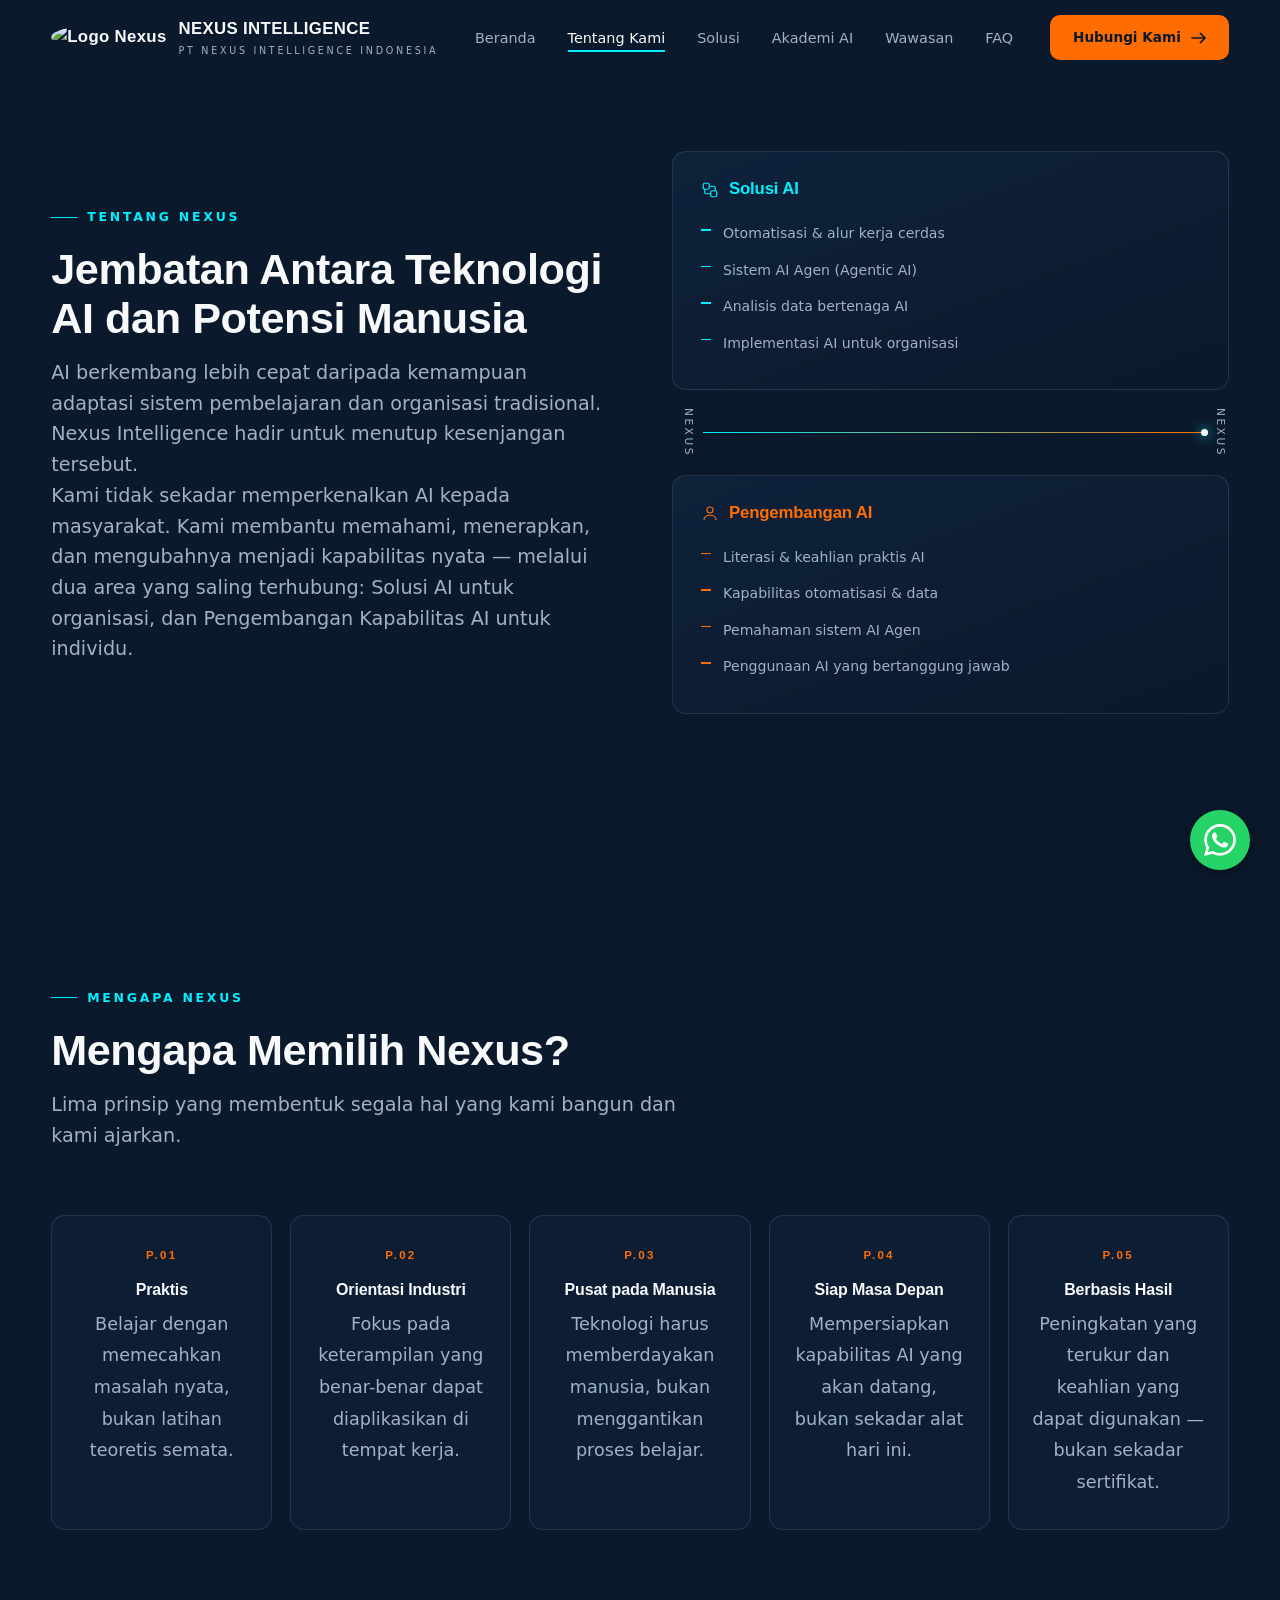
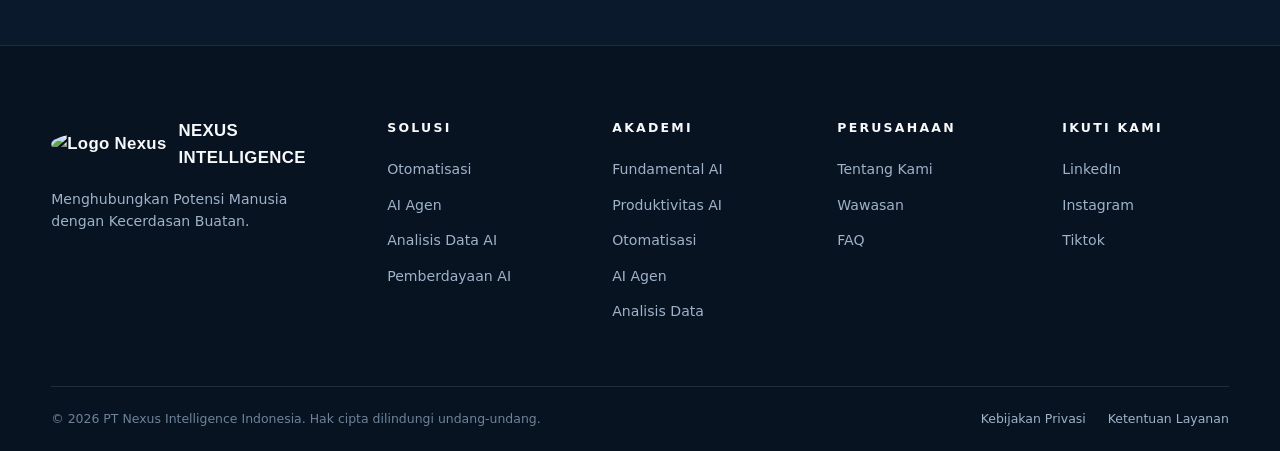
==== about.html @ 9fb0649e "pemisahan halaman" ====
<!DOCTYPE html>
<html lang="id">
<head>
<meta charset="UTF-8">
<meta name="viewport" content="width=device-width, initial-scale=1.0">
<title>Tentang Kami | PT Nexus Intelligence Indonesia</title>
<meta name="description" content="Divisi pengembangan SDM dari Nexus Intelligence. Pelajari AI melalui penerapan praktis, alur kerja nyata, dan proyek berorientasi industri.">
<link rel="preconnect" href="https://fonts.googleapis.com">
<link rel="preconnect" href="https://fonts.gstatic.com" crossorigin>
<link href="https://fonts.googleapis.com/css2?family=Inter:wght@300;400;500;600;700;800&family=Space+Grotesk:wght@500;600;700&display=swap" rel="stylesheet">
<link rel="stylesheet" href="style.css"> 
</head>
<body>

<!-- ================= NAVIGASI ================= -->
<header class="nav" id="nav">
    <div class="container nav-inner">
      <a href="index.html" class="logo" aria-label="Beranda Nexus Intelligence">
        <img src="assets/logo-nexus.png" alt="Logo Nexus" class="logo-mark" style="max-height:40px;width:auto;flex:none">
        <span>NEXUS INTELLIGENCE<small>PT NEXUS INTELLIGENCE INDONESIA</small></span>
      </a>
      <nav aria-label="Navigasi Utama">
        <ul class="nav-links">
          <li><a href="index.html">Beranda</a></li>
          <li><a href="about.html">Tentang Kami</a></li>
          <li><a href="solutions.html">Solusi</a></li>
          <li><a href="academy.html">Akademi AI</a></li>
          <li><a href="insights.html">Wawasan</a></li>
          <li><a href="faq.html">FAQ</a></li>
        </ul>
      </nav>
      <div class="nav-cta">
        <a href="contact.html" class="btn btn-primary">Hubungi Kami
          <svg width="15" height="12" viewBox="0 0 16 12" fill="none"><path d="M1 6h13M10 1l5 5-5 5" stroke="currentColor" stroke-width="1.7" stroke-linecap="round" stroke-linejoin="round"/></svg>
        </a>
        <button class="hamburger" id="hamburger" aria-label="Buka menu" aria-expanded="false">
          <span></span><span></span><span></span>
        </button>
      </div>
    </div>
  </header>
  
  <div class="mobile-menu" id="mobileMenu">
    <a href="index.html">Beranda</a>
    <a href="about.html" class="active">Tentang Kami</a>
    <a href="solutions.html">Solusi</a>
    <a href="academy.html">Akademi AI</a>
    <a href="insights.html">Wawasan</a>
    <a href="faq.html">FAQ</a>
    <a href="contact.html" class="btn btn-primary">Hubungi Kami</a>
  </div>
  
<!-- ================= TENTANG KAMI ================= -->
<section class="section" id="about">
    <div class="container about-grid">
      <div class="reveal">
        <span class="eyebrow">Tentang Nexus</span>
        <h2 class="h2">Jembatan Antara Teknologi AI dan Potensi Manusia</h2>
        <p class="lead">AI berkembang lebih cepat daripada kemampuan adaptasi sistem pembelajaran dan organisasi tradisional. Nexus Intelligence hadir untuk menutup kesenjangan tersebut.</p>
        <p class="lead">Kami tidak sekadar memperkenalkan AI kepada masyarakat. Kami membantu memahami, menerapkan, dan mengubahnya menjadi kapabilitas nyata — melalui dua area yang saling terhubung: Solusi AI untuk organisasi, dan Pengembangan Kapabilitas AI untuk individu.</p>
      </div>
      <div class="bridge-visual reveal" data-delay="2">
        <div class="bridge-col">
          <h3><svg width="18" height="18" viewBox="0 0 24 24" fill="none"><rect x="3" y="3" width="8" height="8" rx="2" stroke="#00EFFF" stroke-width="1.6"/><rect x="13" y="13" width="8" height="8" rx="2" stroke="#00EFFF" stroke-width="1.6"/><path d="M11 7h6a2 2 0 0 1 2 2v4M13 17H7a2 2 0 0 1-2-2v-4" stroke="#00EFFF" stroke-width="1.6"/></svg>Solusi AI</h3>
          <ul>
            <li>Otomatisasi & alur kerja cerdas</li>
            <li>Sistem AI Agen (Agentic AI)</li>
            <li>Analisis data bertenaga AI</li>
            <li>Implementasi AI untuk organisasi</li>
          </ul>
        </div>
        <div class="bridge-link" aria-hidden="true"><i>NEXUS</i><span></span><i>NEXUS</i></div>
        <div class="bridge-col orange">
          <h3><svg width="18" height="18" viewBox="0 0 24 24" fill="none"><circle cx="12" cy="8" r="4" stroke="#FF6D00" stroke-width="1.6"/><path d="M4 21c0-3.5 3.6-6 8-6s8 2.5 8 6" stroke="#FF6D00" stroke-width="1.6" stroke-linecap="round"/></svg>Pengembangan AI</h3>
          <ul>
            <li>Literasi & keahlian praktis AI</li>
            <li>Kapabilitas otomatisasi & data</li>
            <li>Pemahaman sistem AI Agen</li>
            <li>Penggunaan AI yang bertanggung jawab</li>
          </ul>
        </div>
      </div>
    </div>
  </section>
  <!-- ================= MENGAPA NEXUS ================= -->
<section class="section">
    <div class="container">
      <div class="section-head reveal">
        <span class="eyebrow">Mengapa Nexus</span>
        <h2 class="h2">Mengapa Memilih Nexus?</h2>
        <p class="lead">Lima prinsip yang membentuk segala hal yang kami bangun dan kami ajarkan.</p>
      </div>
      <div class="why-grid">
        <div class="why-card reveal" data-delay="1"><span class="why-num">P.01</span><h3>Praktis</h3><p>Belajar dengan memecahkan masalah nyata, bukan latihan teoretis semata.</p></div>
        <div class="why-card reveal" data-delay="2"><span class="why-num">P.02</span><h3>Orientasi Industri</h3><p>Fokus pada keterampilan yang benar-benar dapat diaplikasikan di tempat kerja.</p></div>
        <div class="why-card reveal" data-delay="3"><span class="why-num">P.03</span><h3>Pusat pada Manusia</h3><p>Teknologi harus memberdayakan manusia, bukan menggantikan proses belajar.</p></div>
        <div class="why-card reveal" data-delay="4"><span class="why-num">P.04</span><h3>Siap Masa Depan</h3><p>Mempersiapkan kapabilitas AI yang akan datang, bukan sekadar alat hari ini.</p></div>
        <div class="why-card reveal" data-delay="5"><span class="why-num">P.05</span><h3>Berbasis Hasil</h3><p>Peningkatan yang terukur dan keahlian yang dapat digunakan — bukan sekadar sertifikat.</p></div>
      </div>
    </div>
  </section>
<!-- ================= FOOTER ================= -->
<footer>
    <div class="container">
      <div class="foot-grid">
        <div class="foot-brand">
          <a href="#home" class="logo">
            <img src="assets/logo-nexus.png" alt="Logo Nexus" class="logo-mark" style="max-height:40px;width:auto;flex:none">
            <span>NEXUS INTELLIGENCE</span>
          </a>
          <p>Menghubungkan Potensi Manusia dengan Kecerdasan Buatan.</p>
        </div>
        <div class="foot-col">
            <h4>Solusi</h4>
            <ul><li><a href="solutions.html">Otomatisasi</a></li><li><a href="solutions.html">AI Agen</a></li><li><a href="solutions.html">Analisis Data AI</a></li><li><a href="academy.html">Pemberdayaan AI</a></li></ul>
          </div>
          <div class="foot-col">
            <h4>Akademi</h4>
            <ul><li><a href="academy.html">Fundamental AI</a></li><li><a href="academy.html">Produktivitas AI</a></li><li><a href="academy.html">Otomatisasi</a></li><li><a href="academy.html">AI Agen</a></li><li><a href="academy.html">Analisis Data</a></li></ul>
          </div>
          <div class="foot-col">
            <h4>Perusahaan</h4>
            <ul><li><a href="about.html">Tentang Kami</a></li><li><a href="insights.html">Wawasan</a></li><li><a href="faq.html">FAQ</a></li></ul>
          </div>
          <div class="foot-col">
            <h4>Ikuti Kami</h4>
            <ul><li><a href="https://www.linkedin.com/in/nexus-intelligence-indonesia-" target="_blank" rel="noopener noreferrer">LinkedIn</a></li><li><a href="#" rel="noopener">Instagram</a></li><li><a href="#" rel="noopener">Tiktok</a></li></ul>
          </div>
        </div>
      <div class="foot-bottom">
        <span>© 2026 PT Nexus Intelligence Indonesia. Hak cipta dilindungi undang-undang.</span>
        <span><a href="#">Kebijakan Privasi</a><a href="#">Ketentuan Layanan</a></span>
      </div>
    </div>
  </footer>
  <!-- ================= WHATSAPP FLOAT ================= -->
  <a href="https://wa.me/6285810132938" class="wa-float" target="_blank" rel="noopener noreferrer" aria-label="Chat on WhatsApp">
    <svg viewBox="0 0 24 24" fill="currentColor"><path d="M17.472 14.382c-.297-.149-1.758-.867-2.03-.967-.273-.099-.471-.148-.67.15-.197.297-.767.966-.94 1.164-.173.199-.347.223-.644.075-.297-.15-1.255-.463-2.39-1.475-.883-.788-1.48-1.761-1.653-2.059-.173-.297-.018-.458.13-.606.134-.133.298-.347.446-.52.149-.174.198-.298.298-.497.099-.198.05-.371-.025-.52-.075-.149-.669-1.612-.916-2.207-.242-.579-.487-.5-.669-.51a12.8 12.8 0 0 0-.57-.01c-.198 0-.52.074-.792.372-.272.297-1.04 1.016-1.04 2.479 0 1.462 1.065 2.875 1.213 3.074.149.198 2.096 3.2 5.077 4.487.709.306 1.262.489 1.694.625.712.227 1.36.195 1.871.118.571-.085 1.758-.719 2.006-1.413.248-.694.248-1.289.173-1.413-.074-.124-.272-.198-.57-.347m-5.421 7.403h-.004a9.87 9.87 0 0 1-5.031-1.378l-.361-.214-3.741.982.998-3.648-.235-.374a9.86 9.86 0 0 1-1.51-5.26c.001-5.45 4.436-9.884 9.888-9.884 2.64 0 5.122 1.03 6.988 2.898a9.825 9.825 0 0 1 2.893 6.994c-.003 5.45-4.437 9.884-9.885 9.884m8.413-18.297A11.815 11.815 0 0 0 12.05 0C5.495 0 .16 5.335.157 11.892c0 2.096.547 4.142 1.588 5.945L.057 24l6.305-1.654a11.882 11.882 0 0 0 5.683 1.448h.005c6.554 0 11.89-5.335 11.893-11.893a11.821 11.821 0 0 0-3.48-8.413Z"/></svg>
  </a>
  
  <!-- Memanggil file JS yang sudah dipisah -->
  <script src="script.js"></script>
  </body>
  </html>
---- style.css ----
:root{
    --deep:#0B192C;
    --deep-2:#0E2138;
    --deep-3:#122A47;
    --cyan:#00EFFF;
    --cyan-dim:rgba(0,239,255,.14);
    --orange:#FF6D00;
    --ice:#F8F9FA;
    --muted:#9FB2C8;
    --muted-2:#6E8299;
    --border:rgba(248,249,250,.10);
    --border-cyan:rgba(0,239,255,.25);
    --radius:14px;
    --font-main: 'Outfit', system-ui, sans-serif;
    --font-display: 'Sora', 'Outfit', sans-serif;
    --nav-h:76px;
    --ease:cubic-bezier(.22,1,.36,1);
  }
  *{margin:0;padding:0;box-sizing:border-box}
  html{scroll-behavior:smooth}
  body{
    font-family:var(--font-main);
    background:var(--deep);
    color:var(--ice);
    line-height:1.6;
    -webkit-font-smoothing:antialiased;
    overflow-x:hidden;
  }
  ::selection{background:var(--cyan);color:var(--deep)}
  img{max-width:100%;display:block}
  a{color:inherit;text-decoration:none}
  button{font-family:inherit;cursor:pointer}
  :focus-visible{outline:2px solid var(--cyan);outline-offset:3px;border-radius:4px}
  
  .container{width:min(1180px,92%);margin:0 auto}
  section{position:relative}
  
  /* ---------- typography ---------- */
  .eyebrow{
    display:inline-flex;align-items:center;gap:10px;
    font-size:.78rem;font-weight:600;letter-spacing:.22em;text-transform:uppercase;
    color:var(--cyan);margin-bottom:18px;
  }
  .eyebrow::before{content:"";width:26px;height:1px;background:var(--cyan)}
  h1,h2,h3{font-family:var(--font-display);font-weight:700;line-height:1.12;letter-spacing:-.01em}
  .h2{font-size:clamp(1.8rem,3.6vw,2.7rem);margin-bottom:16px}
  .lead{color:var(--muted);font-size:clamp(1rem,1.4vw,1.12rem);max-width:640px}
  .section{padding:clamp(72px,9vw,120px) 0}
  .section-light{background:var(--ice);color:var(--deep)}
  .section-light .lead{color:#4A5B70}
  .section-head{max-width:720px;margin-bottom:clamp(40px,5vw,64px)}
  
.btn{
  display:inline-flex;align-items:center;gap:10px;
  padding:15px 30px;border-radius:10px;font-weight:600;font-size:.95rem;
  border:1px solid transparent;transition:all .3s var(--ease);white-space:nowrap;
}
.btn svg{transition:transform .3s var(--ease)}
.btn:hover svg{transform:translateX(4px)}

/* Tombol Utama (Sekarang Oranye) */
.btn-primary{background:var(--orange);color:var(--deep)}
.btn-primary:hover{background:#FF8533;box-shadow:0 0 32px rgba(255,109,0,.4);transform:translateY(-2px)}

.btn-outline{background:transparent;color:var(--ice);border-color:rgba(255,109,0,.5)}
.btn-outline:hover{background:var(--orange);color:var(--deep);box-shadow:0 0 28px rgba(255,109,0,.3);transform:translateY(-2px)}

.section-light .btn-outline{color:var(--deep);border-color:rgba(11,25,44,.35)}
.section-light .btn-outline:hover{background:var(--deep);color:var(--ice)}
  /* ---------- nav ---------- */
  .nav{
    position:fixed;inset:0 0 auto 0;z-index:100;height:var(--nav-h);
    display:flex;align-items:center;
    transition:height .35s var(--ease),background .35s,border-color .35s;
    border-bottom:1px solid transparent;
  }
  .nav.scrolled{
    height:62px;
    background:rgba(11,25,44,.82);
    backdrop-filter:blur(14px);-webkit-backdrop-filter:blur(14px);
    border-bottom-color:var(--border);
  }
  .nav-inner{display:flex;align-items:center;justify-content:space-between;gap:24px}
  .logo{display:flex;align-items:center;gap:12px;font-family:var(--font-display);font-weight:700;font-size:1.05rem;letter-spacing:.02em}
  .logo-mark {
    max-height: 40px;
    width: auto;
    border-radius: 50%;
    flex: none;
  }
  .logo small{display:block;font-size:.6rem;font-weight:500;letter-spacing:.28em;color:var(--muted);font-family:var(--font-main)}
  .nav-links{display:flex;align-items:center;gap:32px;list-style:none}
  .nav-links a{font-size:.9rem;font-weight:500;color:var(--muted);position:relative;padding:6px 0;transition:color .25s}
  .nav-links a::after{content:"";position:absolute;left:0;bottom:0;width:0;height:2px;background:var(--cyan);transition:width .3s var(--ease)}
  .nav-links a:hover,.nav-links a.active{color:var(--ice)}
  .nav-links a:hover::after,.nav-links a.active::after{width:100%}
  .nav-cta{display:flex;align-items:center;gap:14px}
  .nav .btn{padding:11px 22px;font-size:.85rem}
  .hamburger{display:none;background:none;border:none;flex-direction:column;gap:5px;padding:8px;z-index:110}
  .hamburger span{width:24px;height:2px;background:var(--ice);transition:all .3s var(--ease)}
  .hamburger.open span:nth-child(1){transform:translateY(7px) rotate(45deg)}
  .hamburger.open span:nth-child(2){opacity:0}
  .hamburger.open span:nth-child(3){transform:translateY(-7px) rotate(-45deg)}
  .mobile-menu{
    position:fixed;inset:0;background:rgba(11,25,44,.97);z-index:99;
    display:flex;flex-direction:column;justify-content:center;padding:0 8%;
    transform:translateY(-100%);transition:transform .45s var(--ease);
  }
  .mobile-menu.open{transform:translateY(0)}
  .mobile-menu a{font-family:var(--font-display);font-size:1.9rem;font-weight:600;padding:14px 0;color:var(--ice);border-bottom:1px solid var(--border)}
  .mobile-menu a:hover{color:var(--cyan)}
  .mobile-menu .btn{margin-top:28px;align-self:flex-start}
  
  /* ---------- hero ---------- */
  .hero{
    .hero-video-bg {
      position: absolute;
      top: 0;
      left: 0;
      width: 100%;
      height: 100%;
      object-fit: cover; /* Memaksa video memenuhi layar tanpa terlihat gepeng */
      z-index: 0;
    }
    .hero-overlay {
      position: absolute;
      inset: 0;
      background: rgba(11, 25, 44, 0.75); /* Warna biru gelap transparan */
      z-index: 1;
    }
    min-height:100svh;display:flex;align-items:center;
    padding:calc(var(--nav-h) + 48px) 0 80px;
    background:
      radial-gradient(1000px 600px at 78% 40%,rgba(0,239,255,.07),transparent 60%),
      radial-gradient(700px 500px at 10% 90%,rgba(255,109,0,.05),transparent 60%),
      var(--deep);
    overflow:hidden;
  }
  #network-canvas{position:absolute;inset:0;width:100%;height:100%;pointer-events:none}
  .hero-grid-bg{
    position:absolute;inset:0;pointer-events:none;opacity:.35;
    background-image:linear-gradient(rgba(0,239,255,.05) 1px,transparent 1px),
      linear-gradient(90deg,rgba(0,239,255,.05) 1px,transparent 1px);
    background-size:64px 64px;
    mask-image:radial-gradient(ellipse 90% 80% at 50% 40%,#000 30%,transparent 75%);
    -webkit-mask-image:radial-gradient(ellipse 90% 80% at 50% 40%,#000 30%,transparent 75%);
  }
  .hero-inner{position:relative;z-index:2;display:grid;grid-template-columns:1.1fr .9fr;gap:48px;align-items:center}
  .hero h1{font-size:clamp(1.8rem, 4.5vw, 3.2rem);margin:0 0 22px}
  .hero h1 .accent{color:var(--cyan)}
  .hero h1 .accent-o{color:var(--orange)}
  .hero .lead{margin-bottom:34px}
  .hero-ctas{display:flex;gap:16px;flex-wrap:wrap}
  .hero-badge{
    display:inline-flex;align-items:center;gap:9px;margin-bottom:26px;
    padding:8px 18px;border:1px solid var(--border-cyan);border-radius:100px;
    font-size:.75rem;font-weight:600;letter-spacing:.2em;color:var(--cyan);
    background:rgba(0,239,255,.05);
  }
  .hero-badge .dot{width:7px;height:7px;border-radius:50%;background:var(--cyan);box-shadow:0 0 10px var(--cyan);animation:pulse 2s infinite}
  @keyframes pulse{0%,100%{opacity:1}50%{opacity:.35}}
  .hero-visual{position:relative;height:520px}
  .hv-ring{position:absolute;border:1px solid rgba(0,239,255,.12);border-radius:50%;top:50%;left:50%;transform:translate(-50%,-50%)}
  .hv-ring.r1{width:440px;height:440px;animation:spin 60s linear infinite}
  .hv-ring.r2{width:330px;height:330px;animation:spin 45s linear infinite reverse}
  .hv-ring.r3{width:220px;height:220px;animation:spin 30s linear infinite}
  @keyframes spin{to{transform:translate(-50%,-50%) rotate(360deg)}}
  .hv-core{
    position:absolute;top:50%;left:50%;transform:translate(-50%,-50%);
    width:120px;height:120px;border-radius:50%;
    background:radial-gradient(circle at 35% 35%,rgba(0,239,255,.35),rgba(0,239,255,.06) 65%);
    border:1px solid var(--border-cyan);
    box-shadow:0 0 60px rgba(0,239,255,.25),inset 0 0 40px rgba(0,239,255,.12);
    display:flex;align-items:center;justify-content:center;
  }
  .hv-node{
    position:absolute;width:12px;height:12px;border-radius:50%;
    background:var(--cyan);box-shadow:0 0 16px var(--cyan);
  }
  .hv-node.o{background:var(--orange);box-shadow:0 0 16px var(--orange)}
  .hv-label{
    position:absolute;padding:9px 15px;border-radius:9px;font-size:.72rem;font-weight:600;letter-spacing:.08em;
    background:rgba(14,33,56,.85);border:1px solid var(--border-cyan);color:var(--ice);
    backdrop-filter:blur(6px);white-space:nowrap;
  }
  .hv-label b{color:var(--cyan);font-weight:600}
  .scroll-hint{
    position:absolute;bottom:28px;left:50%;transform:translateX(-50%);z-index:2;
    display:flex;flex-direction:column;align-items:center;gap:8px;
    color:var(--muted-2);font-size:.68rem;letter-spacing:.3em;text-transform:uppercase;
  }
  .scroll-hint::after{content:"";width:1px;height:38px;background:linear-gradient(var(--cyan),transparent);animation:drip 2s infinite}
  @keyframes drip{0%{transform:scaleY(0);transform-origin:top}50%{transform:scaleY(1);transform-origin:top}51%{transform-origin:bottom}100%{transform:scaleY(0);transform-origin:bottom}}
  
  /* ---------- reveal ---------- */
  .reveal{opacity:0;transform:translateY(34px);transition:opacity .8s var(--ease),transform .8s var(--ease)}
  .reveal.visible{opacity:1;transform:none}
  .reveal[data-delay="1"]{transition-delay:.1s}.reveal[data-delay="2"]{transition-delay:.2s}
  .reveal[data-delay="3"]{transition-delay:.3s}.reveal[data-delay="4"]{transition-delay:.4s}
  .reveal[data-delay="5"]{transition-delay:.5s}
  
  /* ---------- value strip ---------- */
  .strip{padding:64px 0;border-top:1px solid var(--border);border-bottom:1px solid var(--border);background:var(--deep-2)}
  .strip-head{text-align:center;margin-bottom:44px}
  .strip-head h2{font-size:clamp(1.3rem,2.4vw,1.8rem);color:var(--ice)}
  .strip-grid{display:grid;grid-template-columns:repeat(4,1fr);gap:22px}
  .pillar{
    padding:28px 24px;border:1px solid var(--border);border-radius:var(--radius);
    background:rgba(18,42,71,.35);transition:all .35s var(--ease);
  }
  .pillar:hover{border-color:var(--border-cyan);transform:translateY(-5px);box-shadow:0 16px 40px rgba(0,0,0,.35),0 0 24px rgba(0,239,255,.08)}
  .pillar-icon{
    width:44px;height:44px;border-radius:10px;display:flex;align-items:center;justify-content:center;
    background:var(--cyan-dim);margin-bottom:18px;
  }
  .pillar h3{font-size:1.02rem;margin-bottom:8px}
  .pillar p{font-size:.86rem;color:var(--muted)}
  
  /* ---------- about ---------- */
  .about-grid{display:grid;grid-template-columns:1fr 1fr;gap:64px;align-items:center}
  .bridge-visual{position:relative;padding:36px 0}
  .bridge-col{
    border:1px solid var(--border);border-radius:var(--radius);padding:28px;
    background:linear-gradient(160deg,rgba(18,42,71,.55),rgba(11,25,44,.7));
    transition:border-color .3s;
  }
  .bridge-col:hover{border-color:var(--border-cyan)}
  .bridge-col h3{color:var(--cyan);font-size:1.05rem;margin-bottom:16px;display:flex;align-items:center;gap:10px}
  .bridge-col.orange h3{color:var(--orange)}
  .bridge-col ul{list-style:none}
  .bridge-col li{font-size:.88rem;color:var(--muted);padding:7px 0 7px 22px;position:relative}
  .bridge-col li::before{content:"";position:absolute;left:0;top:14px;width:10px;height:1.5px;background:var(--cyan)}
  .bridge-col.orange li::before{background:var(--orange)}
  .bridge-link{
    display:flex;align-items:center;gap:6px;margin:14px 0;padding-left:8px;
  }
  .bridge-link span{flex:1;height:1px;background:linear-gradient(90deg,var(--cyan),var(--orange));position:relative;overflow:visible}
  .bridge-link span::after{
    content:"";position:absolute;right:-2px;top:-3px;width:7px;height:7px;border-radius:50%;
    background:var(--ice);box-shadow:0 0 12px var(--cyan);animation:travel 2.6s infinite var(--ease);
  }
  @keyframes travel{0%{right:calc(100% - 5px)}100%{right:-2px}}
  .bridge-link i{font-style:normal;font-size:.66rem;letter-spacing:.24em;color:var(--muted);text-transform:uppercase;writing-mode:vertical-rl;padding:4px 0}
  .about-copy .big{color:var(--ice);font-size:1.15rem;font-weight:500;margin:22px 0 16px;max-width:520px}
  
  /* ---------- solutions ---------- */
  .sol-grid{display:grid;grid-template-columns:repeat(2,1fr);gap:26px}
  .sol-card{
    position:relative;border:1px solid var(--border);border-radius:var(--radius);
    padding:38px 34px;background:linear-gradient(165deg,rgba(18,42,71,.45),rgba(11,25,44,.85));
    overflow:hidden;transition:all .4s var(--ease);
  }
  .sol-card::before{
    content:"";position:absolute;inset:0;opacity:0;transition:opacity .4s;
    background:radial-gradient(500px 260px at var(--mx,50%) var(--my,0%),rgba(0,239,255,.09),transparent 65%);
    pointer-events:none;
  }
  .sol-card:hover{border-color:var(--border-cyan);transform:translateY(-6px);box-shadow:0 24px 60px rgba(0,0,0,.4)}
  .sol-card:hover::before{opacity:1}
  .sol-num{font-family:var(--font-display);font-size:.8rem;font-weight:600;letter-spacing:.2em;color:var(--orange);margin-bottom:20px}
  .sol-icon{width:52px;height:52px;border-radius:12px;background:var(--cyan-dim);display:flex;align-items:center;justify-content:center;margin-bottom:22px}
  .sol-card h3{font-size:1.35rem;margin-bottom:12px}
  .sol-card>p{font-size:.92rem;color:var(--muted);margin-bottom:20px}
  .sol-tags{display:flex;flex-wrap:wrap;gap:8px;margin-bottom:26px}
  .sol-tags span{font-size:.72rem;font-weight:500;color:var(--muted);padding:5px 12px;border:1px solid var(--border);border-radius:100px}
  .sol-link{display:inline-flex;align-items:center;gap:8px;font-size:.88rem;font-weight:600;color:var(--cyan)}
  .sol-link svg{transition:transform .3s var(--ease)}
  .sol-card:hover .sol-link svg{transform:translateX(5px)}
  
  /* ---------- academy ---------- */
  .aud-grid{display:grid;grid-template-columns:repeat(4,1fr);gap:20px;margin-top:44px}
.aud-card{border:1px solid var(--border);border-radius:var(--radius);padding:26px 22px;background:rgba(18,42,71,.35);transition:all .35s var(--ease)}
.aud-card:hover{transform:translateY(-5px);box-shadow:0 18px 44px rgba(0,0,0,.2);border-color:var(--border-cyan)}
.aud-card h3{font-size:1rem;margin:14px 0 8px;color:var(--ice)}
.aud-card p{font-size:.85rem;color:var(--muted)}
.aud-icon{width:42px;height:42px;border-radius:10px;background:var(--cyan-dim);display:flex;align-items:center;justify-content:center}

.journey{margin-top:64px;position:relative}
.journey-line{position:absolute;top:26px;left:4%;right:4%;height:2px;background:linear-gradient(90deg,var(--cyan),rgba(0,239,255,.2),var(--orange));z-index:0}
.journey-grid{position:relative;z-index:1;display:grid;grid-template-columns:repeat(5,1fr);gap:16px}
.j-step{text-align:center;padding:0 6px}
.j-dot{
  width:52px;height:52px;border-radius:50%;margin:0 auto 18px;
  background:var(--deep);border:2px solid var(--border-cyan);
  display:flex;align-items:center;justify-content:center;
  font-family:var(--font-display);font-weight:700;font-size:.85rem;color:var(--ice);
  transition:all .35s var(--ease);position:relative;
}
.j-step:hover .j-dot{border-color:var(--cyan);box-shadow:0 0 0 6px rgba(0,239,255,.15);transform:scale(1.08)}
.j-step h3{font-size:1.02rem;margin-bottom:6px;color:var(--ice)}
.j-step p{font-size:.8rem;color:var(--muted)}

.prog-grid{display:grid;grid-template-columns:repeat(3,1fr);gap:22px}
.prog-card{
  border:1px solid var(--border);border-radius:var(--radius);padding:30px 26px;background:rgba(18,42,71,.35);
  display:flex;flex-direction:column;transition:all .35s var(--ease);position:relative;overflow:hidden;
}
.prog-card::after{content:"";position:absolute;left:0;top:0;width:100%;height:3px;background:linear-gradient(90deg,var(--cyan),transparent);opacity:0;transition:opacity .3s}
.prog-card:hover{transform:translateY(-6px);box-shadow:0 22px 50px rgba(0,0,0,.2);border-color:var(--border-cyan)}
.prog-card:hover::after{opacity:1}
.prog-meta{display:flex;gap:8px;margin-bottom:16px;flex-wrap:wrap}
.prog-meta span{font-size:.68rem;font-weight:600;letter-spacing:.06em;text-transform:uppercase;padding:4px 11px;border-radius:100px}
.pm-level{background:var(--cyan-dim);color:var(--cyan)}
.pm-aud{background:rgba(255,109,0,.15);color:var(--orange)}
.prog-card h3{font-size:1.12rem;margin-bottom:8px;color:var(--ice)}
.prog-card p{font-size:.87rem;color:var(--muted);margin-bottom:22px;flex:1}
.prog-link{display:inline-flex;align-items:center;gap:7px;font-size:.86rem;font-weight:600;color:var(--cyan)}
.prog-link svg{transition:transform .3s var(--ease)}
.prog-card:hover .prog-link svg{transform:translateX(4px)}
  
  /* ---------- why ---------- */
  .why-grid{display:grid;grid-template-columns:repeat(5,1fr);gap:18px}
  .why-card{
    padding:30px 22px;border:1px solid var(--border);border-radius:var(--radius);
    background:rgba(18,42,71,.35);transition:all .35s var(--ease);text-align:center;
  }
  .why-card:hover{border-color:var(--border-cyan);transform:translateY(-6px);background:rgba(18,42,71,.6)}
  .why-num{font-family:var(--font-display);font-size:.72rem;font-weight:600;letter-spacing:.2em;color:var(--orange);display:block;margin-bottom:16px}
  .why-card h3{font-size:1rem;margin-bottom:10px}
  .why-card p{font-size:.8rem;color:var(--muted)}
  
  /* ---------- framework ---------- */
  .fw-list{display:flex;flex-direction:column;gap:0;max-width:840px;margin:0 auto}
  .fw-item{display:flex;gap:28px;align-items:flex-start;position:relative;padding-bottom:36px}
  .fw-item:last-child{padding-bottom:0}
  .fw-item::before{content:"";position:absolute;left:27px;top:56px;bottom:2px;width:2px;background:linear-gradient(var(--border-cyan),rgba(0,239,255,.04))}
  .fw-item:last-child::before{display:none}
  .fw-badge{
    flex:none;width:56px;height:56px;border-radius:14px;
    background:linear-gradient(150deg,rgba(0,239,255,.15),rgba(0,239,255,.04));
    border:1px solid var(--border-cyan);
    display:flex;align-items:center;justify-content:center;
    font-family:var(--font-display);font-weight:700;color:var(--cyan);font-size:.95rem;
  }
  .fw-body h3{font-size:1.15rem;margin-bottom:6px}
  .fw-body p{font-size:.9rem;color:var(--muted);max-width:560px}
  
  /* ---------- human+ai ---------- */
  .humai{text-align:center;padding:clamp(90px,11vw,140px) 0;overflow:hidden;background:
    radial-gradient(800px 500px at 50% 55%,rgba(0,239,255,.08),transparent 65%),var(--deep)}
  .humai h2{font-size:clamp(1.9rem,4.4vw,3.4rem);margin-bottom:10px}
  .humai .big{font-family:var(--font-display);font-size:clamp(2.2rem,5.4vw,4.2rem);font-weight:700;margin-bottom:26px}
  .humai .big em{font-style:normal;color:var(--cyan);text-shadow:0 0 40px rgba(0,239,255,.5)}
  .humai .big .plus{color:var(--orange)}
  .humai .lead{margin:0 auto 56px}
  .humai-visual{display:flex;align-items:center;justify-content:center;gap:clamp(18px,5vw,64px);flex-wrap:wrap}
  .hv-side{
    padding:22px 34px;border-radius:var(--radius);border:1px solid var(--border);
    background:rgba(18,42,71,.5);font-family:var(--font-display);font-weight:600;font-size:clamp(.95rem,1.6vw,1.2rem);
  }
  .hv-side small{display:block;font-family:var(--font-main);font-weight:400;font-size:.72rem;color:var(--muted);letter-spacing:.16em;text-transform:uppercase;margin-bottom:5px}
  .hv-connect{flex:1;max-width:280px;height:2px;position:relative;background:linear-gradient(90deg,rgba(0,239,255,.6),rgba(255,109,0,.6));min-width:80px}
  .hv-connect::after{
    content:"";position:absolute;top:50%;left:50%;transform:translate(-50%,-50%);
    width:16px;height:16px;border-radius:50%;background:var(--ice);
    box-shadow:0 0 24px var(--cyan),0 0 60px rgba(0,239,255,.5);animation:nexusPulse 2.4s infinite;
  }
  @keyframes nexusPulse{0%,100%{box-shadow:0 0 24px var(--cyan),0 0 60px rgba(0,239,255,.5)}50%{box-shadow:0 0 40px var(--cyan),0 0 100px rgba(0,239,255,.8)}}
  .hv-center-label{font-size:.66rem;letter-spacing:.3em;text-transform:uppercase;color:var(--cyan);margin-top:26px;font-weight:600}
  
  /* ---------- industries ---------- */
  .ind-grid{display:grid;grid-template-columns:repeat(4,1fr);gap:18px}
  .ind-card{
    padding:24px;border:1px solid rgba(11,25,44,.14);border-radius:var(--radius);background:#fff;
    display:flex;align-items:center;gap:14px;transition:all .3s var(--ease);font-weight:600;font-size:.95rem;color:var(--deep);
  }
  .ind-card:hover{border-color:rgba(0,180,200,.5);transform:translateY(-4px);box-shadow:0 14px 34px rgba(11,25,44,.1)}
  .ind-dot{width:10px;height:10px;border-radius:50%;background:var(--cyan);box-shadow:0 0 10px rgba(0,239,255,.5);flex:none}
  
  /* ---------- insights ---------- */
  .ins-grid{display:grid;grid-template-columns:repeat(3,1fr);gap:24px}
  .ins-card{
    border:1px solid var(--border);border-radius:var(--radius);overflow:hidden;background:rgba(18,42,71,.4);
    transition:all .35s var(--ease);display:flex;flex-direction:column;
  }
  .ins-card:hover{transform:translateY(-6px);border-color:var(--border-cyan);box-shadow:0 20px 50px rgba(0,0,0,.35)}
  .ins-visual{height:170px;position:relative;overflow:hidden;display:flex;align-items:center;justify-content:center}
  .ins-visual svg{width:100%;height:100%}
  .ins-cat{
    position:absolute;top:14px;left:14px;font-size:.66rem;font-weight:600;letter-spacing:.12em;text-transform:uppercase;
    background:rgba(11,25,44,.8);border:1px solid var(--border-cyan);color:var(--cyan);padding:5px 12px;border-radius:100px;
  }
  .ins-body{padding:24px;display:flex;flex-direction:column;flex:1}
  .ins-body h3{font-size:1.05rem;margin-bottom:10px;line-height:1.35}
  .ins-body p{font-size:.85rem;color:var(--muted);margin-bottom:20px;flex:1}
  .ins-meta{font-size:.72rem;color:var(--muted-2);letter-spacing:.06em}
  
  /* ---------- stats ---------- */
  .stats{background:var(--deep-2);border-top:1px solid var(--border);border-bottom:1px solid var(--border)}
  .stats-grid{display:grid;grid-template-columns:repeat(4,1fr);gap:20px;text-align:center}
  .stat{padding:20px 10px}
  .stat-num{font-family:var(--font-display);font-size:clamp(2.4rem,4.6vw,3.6rem);font-weight:700;color:var(--cyan);text-shadow:0 0 40px rgba(0,239,255,.35)}
  .stat:nth-child(2) .stat-num{color:var(--orange);text-shadow:0 0 40px rgba(255,109,0,.3)}
  .stat-label{font-size:.82rem;color:var(--muted);letter-spacing:.08em;text-transform:uppercase;margin-top:6px}
  .stats-note{text-align:center;font-size:.72rem;color:var(--muted-2);margin-top:34px;letter-spacing:.04em}
  
  /* ---------- CTA ---------- */
  .cta{
    text-align:center;overflow:hidden;
    background:
      radial-gradient(700px 400px at 20% 20%,rgba(0,239,255,.1),transparent 60%),
      radial-gradient(600px 380px at 85% 80%,rgba(255,109,0,.09),transparent 60%),
      var(--deep);
  }
  .cta h2{font-size:clamp(2rem,4.4vw,3.2rem);margin-bottom:18px}
  .cta .lead{margin:0 auto 40px}
  .cta-ctas{display:flex;gap:16px;justify-content:center;flex-wrap:wrap}
  
  /* ---------- contact ---------- */
  .contact-grid{display:grid;grid-template-columns:.85fr 1.15fr;gap:56px}
  .contact-info h2{margin-bottom:14px}
  .contact-lines{margin-top:34px;display:flex;flex-direction:column;gap:18px}
  .c-line{display:flex;gap:16px;align-items:flex-start}
  .c-line .ci{width:40px;height:40px;flex:none;border-radius:10px;background:var(--cyan-dim);display:flex;align-items:center;justify-content:center}
  .c-line b{display:block;font-size:.78rem;letter-spacing:.14em;text-transform:uppercase;color:var(--muted);margin-bottom:3px;font-weight:600}
  .c-line span{font-size:.92rem}
  .form{
    border:1px solid var(--border);border-radius:var(--radius);padding:36px;
    background:rgba(18,42,71,.4);
  }
  .form-row{display:grid;grid-template-columns:1fr 1fr;gap:18px}
  .f-group{margin-bottom:18px;display:flex;flex-direction:column;gap:7px}
  .f-group label{font-size:.78rem;font-weight:600;letter-spacing:.08em;text-transform:uppercase;color:var(--muted)}
  .f-group input,.f-group select,.f-group textarea{
    background:rgba(11,25,44,.7);border:1px solid var(--border);border-radius:9px;
    padding:13px 15px;color:var(--ice);font-family:inherit;font-size:.92rem;
    transition:border-color .25s,box-shadow .25s;width:100%;
  }
  .f-group select{appearance:none;background-image:url("data:image/svg+xml,%3Csvg xmlns='http://www.w3.org/2000/svg' width='12' height='8' fill='none'%3E%3Cpath d='M1 1l5 5 5-5' stroke='%2300EFFF' stroke-width='1.6'/%3E%3C/svg%3E");background-repeat:no-repeat;background-position:right 16px center}
  .f-group textarea{resize:vertical;min-height:120px}
  .f-group input:focus,.f-group select:focus,.f-group textarea:focus{outline:none;border-color:var(--cyan);box-shadow:0 0 0 3px rgba(0,239,255,.12)}
  .form-note{font-size:.74rem;color:var(--muted-2);margin-top:14px}
  .form-success{display:none;text-align:center;padding:48px 20px}
  .form-success.show{display:block}
  .form-success h3{color:var(--cyan);margin:18px 0 10px}
  
  /* ---------- footer ---------- */
  footer{border-top:1px solid var(--border);background:#081322;padding:72px 0 0}
  .foot-grid{display:grid;grid-template-columns:1.6fr 1fr 1fr 1fr .9fr;gap:40px;padding-bottom:52px}
  .foot-brand p{font-size:.88rem;color:var(--muted);margin:16px 0 22px;max-width:280px}
  .foot-col h4{font-size:.78rem;letter-spacing:.18em;text-transform:uppercase;color:var(--ice);margin-bottom:18px;font-weight:600}
  .foot-col ul{list-style:none}
  .foot-col li{margin-bottom:10px}
  .foot-col a{font-size:.88rem;color:var(--muted);transition:color .25s}
  .foot-col a:hover{color:var(--cyan)}
  .foot-bottom{border-top:1px solid var(--border);padding:22px 0;display:flex;justify-content:space-between;align-items:center;gap:16px;flex-wrap:wrap;font-size:.78rem;color:var(--muted-2)}
  .foot-bottom a{color:var(--muted);margin-left:22px}
  .foot-bottom a:hover{color:var(--cyan)}

  /* ---------- FAQ ---------- */
.faq-list {
  max-width: 800px;
  margin: 0 auto;
  display: flex;
  flex-direction: column;
  gap: 16px;
}
.faq-item {
  background: rgba(18, 42, 71, 0.4);
  border: 1px solid var(--border);
  border-radius: var(--radius);
  overflow: hidden;
  transition: border-color 0.3s;
}
.faq-item:hover { border-color: var(--border-cyan); }
.faq-q {
  padding: 24px;
  font-weight: 600;
  font-size: 1.05rem;
  cursor: pointer;
  display: flex;
  align-items: center;
  justify-content: space-between;
  gap: 16px;
  color: var(--ice);
  list-style: none;
}
.faq-q::-webkit-details-marker { display: none; }
.faq-icon {
  flex: none;
  color: var(--cyan);
  transition: transform 0.3s var(--ease);
}
.faq-item[open] .faq-icon { transform: rotate(180deg); }
.faq-item[open] .faq-q { border-bottom: 1px solid var(--border); }
.faq-a {
  padding: 24px;
  color: var(--muted);
  font-size: 0.95rem;
  line-height: 1.7;
  background: rgba(11, 25, 44, 0.3);
}

  /* ---------- WA FLOAT ---------- */
  .wa-float {
    position: fixed;
    bottom: 30px;
    right: 30px;
    width: 60px;
    height: 60px;
    background-color: #25D366;
    color: #FFF;
    border-radius: 50%;
    display: flex;
    align-items: center;
    justify-content: center;
    box-shadow: 0 4px 12px rgba(0,0,0,0.3), 0 0 0 0 rgba(37,211,102,0.5);
    z-index: 1000;
    transition: all 0.3s var(--ease);
    animation: wa-pulse 2s infinite;
  }
  .wa-float svg { width: 32px; height: 32px; }
  .wa-float:hover {
    transform: translateY(-5px) scale(1.05);
    background-color: #1EBE55;
  }
  @keyframes wa-pulse {
    0% { box-shadow: 0 0 0 0 rgba(37,211,102,0.5); }
    70% { box-shadow: 0 0 0 15px rgba(37,211,102,0); }
    100% { box-shadow: 0 0 0 0 rgba(37,211,102,0); }
  }
  
  /* ---------- responsive ---------- */
  @media(max-width:1024px){
    .hero-inner{grid-template-columns:1fr;gap:20px}
    .hero-visual{height:380px;max-width:520px;margin:0 auto;width:100%}
    .strip-grid,.aud-grid{grid-template-columns:repeat(2,1fr)}
    .why-grid{grid-template-columns:repeat(3,1fr)}
    .ind-grid{grid-template-columns:repeat(3,1fr)}
    .foot-grid{grid-template-columns:1fr 1fr 1fr;row-gap:44px}
  }
  @media(max-width:820px){
    .nav-links,.nav .btn{display:none}
    .hamburger{display:flex}
    .about-grid,.contact-grid{grid-template-columns:1fr;gap:44px}
    .sol-grid,.prog-grid,.ins-grid{grid-template-columns:1fr}
    .journey-line{display:none}
    .journey-grid{grid-template-columns:1fr;gap:26px}
    .j-step{display:flex;gap:18px;text-align:left;align-items:flex-start}
    .j-dot{margin:0;flex:none}
    .stats-grid{grid-template-columns:repeat(2,1fr)}
    .why-grid,.ind-grid{grid-template-columns:repeat(2,1fr)}
    .form-row{grid-template-columns:1fr}
  }
  @media(max-width:560px){
    .strip-grid,.aud-grid,.why-grid,.ind-grid{grid-template-columns:1fr}
    .hero-ctas .btn{width:100%;justify-content:center}
    .cta-ctas .btn{width:100%;justify-content:center}
    .foot-grid{grid-template-columns:1fr 1fr}
    .hv-ring.r1{width:300px;height:300px}.hv-ring.r2{width:230px;height:230px}.hv-ring.r3{width:160px;height:160px}
    .form{padding:26px 20px}
  }
  @media(prefers-reduced-motion:reduce){
    *,*::before,*::after{animation-duration:.01ms!important;animation-iteration-count:1!important;transition-duration:.01ms!important}
    html{scroll-behavior:auto}
    .reveal{opacity:1;transform:none}
  }
  /* =========================================
   PENYESUAIAN UKURAN PARAGRAF (OUTFIT)
   ========================================= */

/* 1. Memperbesar teks deskripsi utama (di bawah judul) */
.lead {
  font-size: clamp(1.1rem, 1.5vw, 1.25rem);
}

/* 2. Memperbesar teks paragraf di dalam semua kartu/kotak */
.pillar p, 
.sol-card > p, 
.aud-card p, 
.prog-card p, 
.why-card p, 
.ins-body p, 
.j-step p,
.fw-body p {
  font-size: 1.1rem; 
  line-height: 1.8;
}
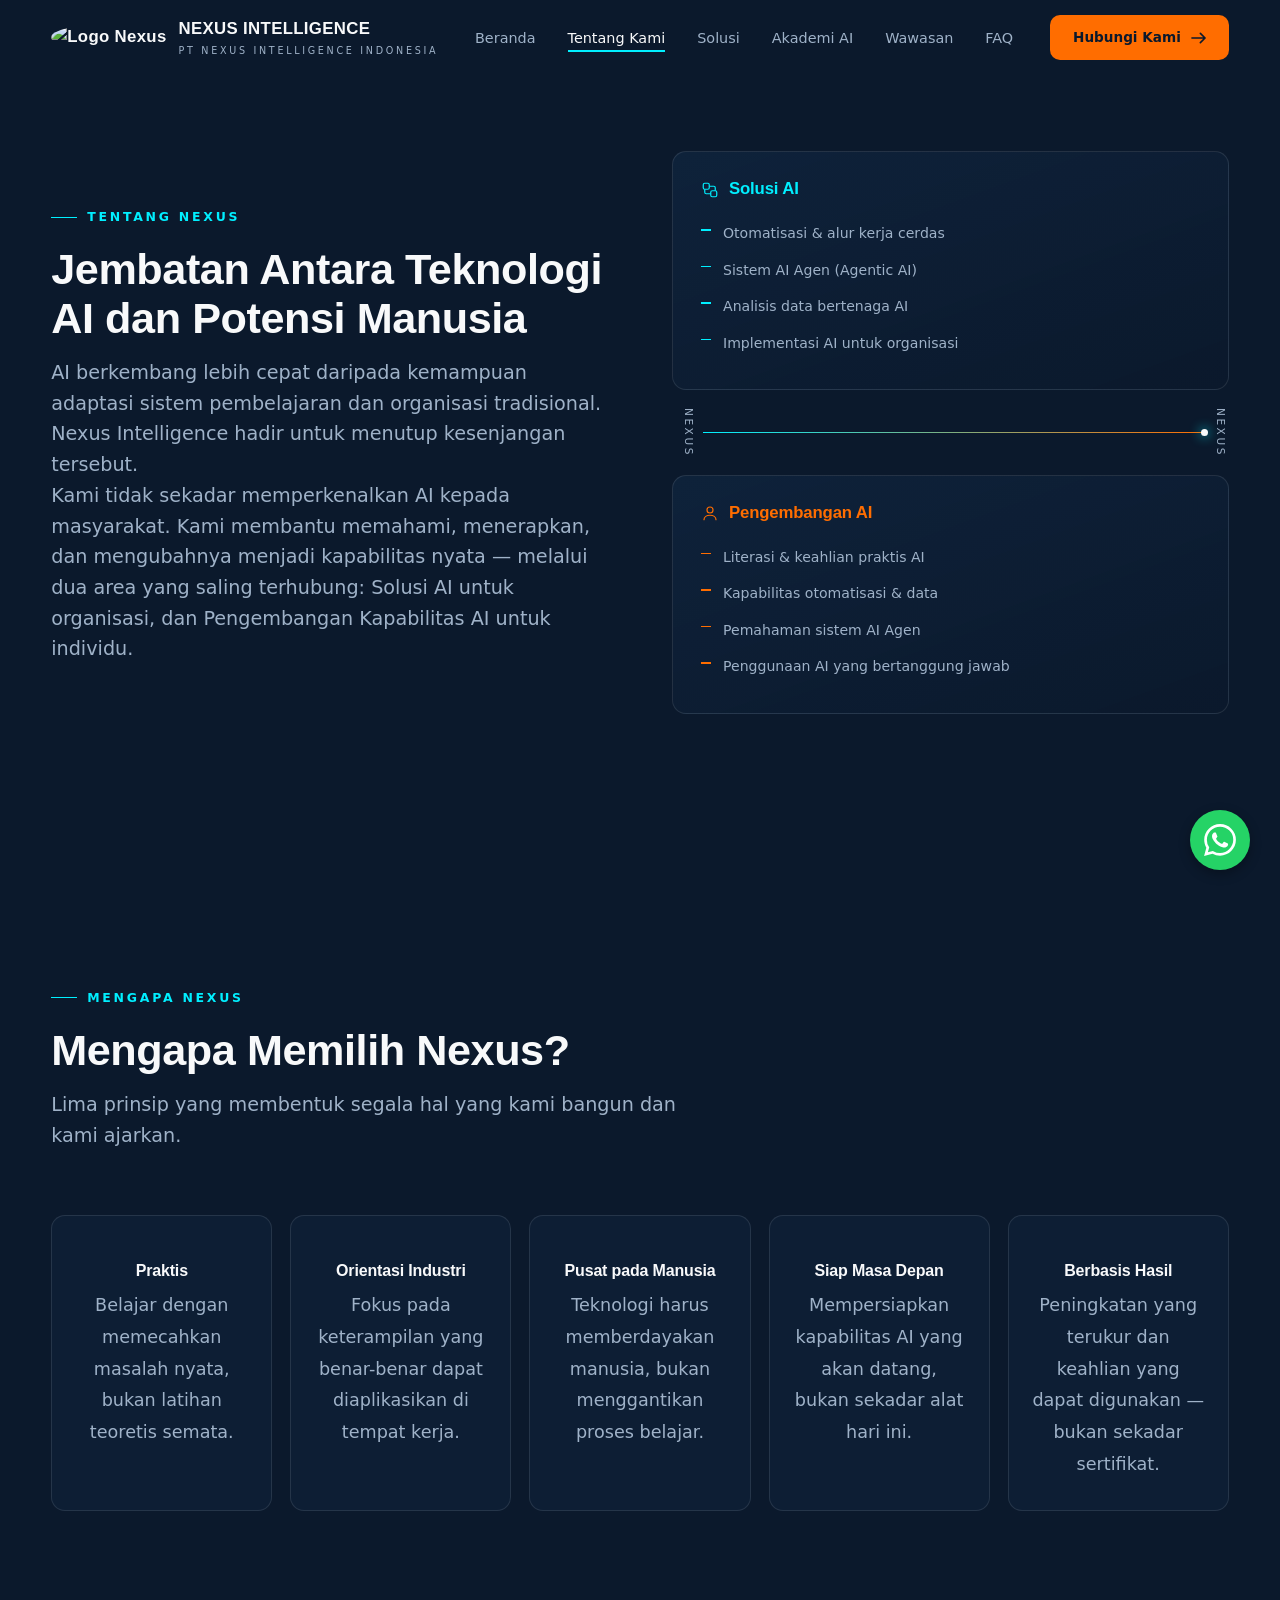
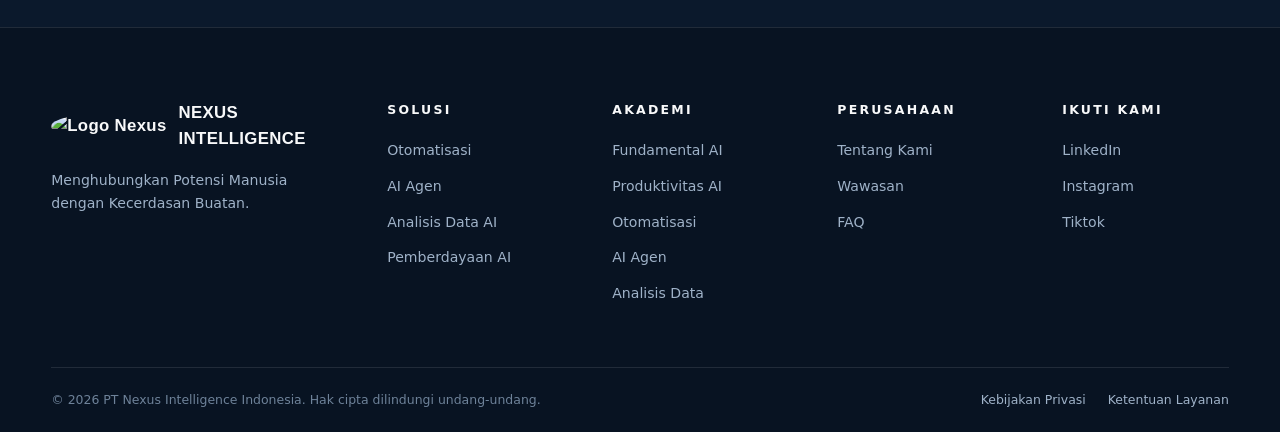
==== commit b339cca0: "perbaiki bug wa, layout page" ====
--- a/about.html
+++ b/about.html
@@ -91,11 +91,11 @@
         <p class="lead">Lima prinsip yang membentuk segala hal yang kami bangun dan kami ajarkan.</p>
       </div>
       <div class="why-grid">
-        <div class="why-card reveal" data-delay="1"><span class="why-num">P.01</span><h3>Praktis</h3><p>Belajar dengan memecahkan masalah nyata, bukan latihan teoretis semata.</p></div>
-        <div class="why-card reveal" data-delay="2"><span class="why-num">P.02</span><h3>Orientasi Industri</h3><p>Fokus pada keterampilan yang benar-benar dapat diaplikasikan di tempat kerja.</p></div>
-        <div class="why-card reveal" data-delay="3"><span class="why-num">P.03</span><h3>Pusat pada Manusia</h3><p>Teknologi harus memberdayakan manusia, bukan menggantikan proses belajar.</p></div>
-        <div class="why-card reveal" data-delay="4"><span class="why-num">P.04</span><h3>Siap Masa Depan</h3><p>Mempersiapkan kapabilitas AI yang akan datang, bukan sekadar alat hari ini.</p></div>
-        <div class="why-card reveal" data-delay="5"><span class="why-num">P.05</span><h3>Berbasis Hasil</h3><p>Peningkatan yang terukur dan keahlian yang dapat digunakan — bukan sekadar sertifikat.</p></div>
+        <div class="why-card reveal" data-delay="1"><span class="why-num"></span><h3>Praktis</h3><p>Belajar dengan memecahkan masalah nyata, bukan latihan teoretis semata.</p></div>
+        <div class="why-card reveal" data-delay="2"><span class="why-num"></span><h3>Orientasi Industri</h3><p>Fokus pada keterampilan yang benar-benar dapat diaplikasikan di tempat kerja.</p></div>
+        <div class="why-card reveal" data-delay="3"><span class="why-num"></span><h3>Pusat pada Manusia</h3><p>Teknologi harus memberdayakan manusia, bukan menggantikan proses belajar.</p></div>
+        <div class="why-card reveal" data-delay="4"><span class="why-num"></span><h3>Siap Masa Depan</h3><p>Mempersiapkan kapabilitas AI yang akan datang, bukan sekadar alat hari ini.</p></div>
+        <div class="why-card reveal" data-delay="5"><span class="why-num"></span><h3>Berbasis Hasil</h3><p>Peningkatan yang terukur dan keahlian yang dapat digunakan — bukan sekadar sertifikat.</p></div>
       </div>
     </div>
   </section>
@@ -133,11 +133,10 @@
       </div>
     </div>
   </footer>
-  <!-- ================= WHATSAPP FLOAT ================= -->
-  <a href="https://wa.me/6285810132938" class="wa-float" target="_blank" rel="noopener noreferrer" aria-label="Chat on WhatsApp">
-    <svg viewBox="0 0 24 24" fill="currentColor"><path d="M17.472 14.382c-.297-.149-1.758-.867-2.03-.967-.273-.099-.471-.148-.67.15-.197.297-.767.966-.94 1.164-.173.199-.347.223-.644.075-.297-.15-1.255-.463-2.39-1.475-.883-.788-1.48-1.761-1.653-2.059-.173-.297-.018-.458.13-.606.134-.133.298-.347.446-.52.149-.174.198-.298.298-.497.099-.198.05-.371-.025-.52-.075-.149-.669-1.612-.916-2.207-.242-.579-.487-.5-.669-.51a12.8 12.8 0 0 0-.57-.01c-.198 0-.52.074-.792.372-.272.297-1.04 1.016-1.04 2.479 0 1.462 1.065 2.875 1.213 3.074.149.198 2.096 3.2 5.077 4.487.709.306 1.262.489 1.694.625.712.227 1.36.195 1.871.118.571-.085 1.758-.719 2.006-1.413.248-.694.248-1.289.173-1.413-.074-.124-.272-.198-.57-.347m-5.421 7.403h-.004a9.87 9.87 0 0 1-5.031-1.378l-.361-.214-3.741.982.998-3.648-.235-.374a9.86 9.86 0 0 1-1.51-5.26c.001-5.45 4.436-9.884 9.888-9.884 2.64 0 5.122 1.03 6.988 2.898a9.825 9.825 0 0 1 2.893 6.994c-.003 5.45-4.437 9.884-9.885 9.884m8.413-18.297A11.815 11.815 0 0 0 12.05 0C5.495 0 .16 5.335.157 11.892c0 2.096.547 4.142 1.588 5.945L.057 24l6.305-1.654a11.882 11.882 0 0 0 5.683 1.448h.005c6.554 0 11.89-5.335 11.893-11.893a11.821 11.821 0 0 0-3.48-8.413Z"/></svg>
-  </a>
-  
+ <!-- ================= WHATSAPP FLOAT ================= -->
+<a href="https://wa.me/6281290866072?text=Halo%20Tim%20Nexus,%20saya%20tertarik%20berdiskusi%20lebih%20lanjut%20mengenai%20layanan%20Anda." class="wa-float" target="_blank" rel="noopener noreferrer" aria-label="Chat on WhatsApp">
+  <svg viewBox="0 0 24 24" fill="currentColor"><path d="M17.472 14.382c-.297-.149-1.758-.867-2.03-.967-.273-.099-.471-.148-.67.15-.197.297-.767.966-.94 1.164-.173.199-.347.223-.644.075-.297-.15-1.255-.463-2.39-1.475-.883-.788-1.48-1.761-1.653-2.059-.173-.297-.018-.458.13-.606.134-.133.298-.347.446-.52.149-.174.198-.298.298-.497.099-.198.05-.371-.025-.52-.075-.149-.669-1.612-.916-2.207-.242-.579-.487-.5-.669-.51a12.8 12.8 0 0 0-.57-.01c-.198 0-.52.074-.792.372-.272.297-1.04 1.016-1.04 2.479 0 1.462 1.065 2.875 1.213 3.074.149.198 2.096 3.2 5.077 4.487.709.306 1.262.489 1.694.625.712.227 1.36.195 1.871.118.571-.085 1.758-.719 2.006-1.413.248-.694.248-1.289.173-1.413-.074-.124-.272-.198-.57-.347m-5.421 7.403h-.004a9.87 9.87 0 0 1-5.031-1.378l-.361-.214-3.741.982.998-3.648-.235-.374a9.86 9.86 0 0 1-1.51-5.26c.001-5.45 4.436-9.884 9.888-9.884 2.64 0 5.122 1.03 6.988 2.898a9.825 9.825 0 0 1 2.893 6.994c-.003 5.45-4.437 9.884-9.885 9.884m8.413-18.297A11.815 11.815 0 0 0 12.05 0C5.495 0 .16 5.335.157 11.892c0 2.096.547 4.142 1.588 5.945L.057 24l6.305-1.654a11.882 11.882 0 0 0 5.683 1.448h.005c6.554 0 11.89-5.335 11.893-11.893a11.821 11.821 0 0 0-3.48-8.413Z"/></svg>
+</a>  
   <!-- Memanggil file JS yang sudah dipisah -->
   <script src="script.js"></script>
   </body>
--- a/style.css
+++ b/style.css
@@ -519,60 +519,193 @@
     70% { box-shadow: 0 0 0 15px rgba(37,211,102,0); }
     100% { box-shadow: 0 0 0 0 rgba(37,211,102,0); }
   }
-  
   /* ---------- responsive ---------- */
-  @media(max-width:1024px){
-    .hero-inner{grid-template-columns:1fr;gap:20px}
-    .hero-visual{height:380px;max-width:520px;margin:0 auto;width:100%}
-    .strip-grid,.aud-grid{grid-template-columns:repeat(2,1fr)}
-    .why-grid{grid-template-columns:repeat(3,1fr)}
-    .ind-grid{grid-template-columns:repeat(3,1fr)}
-    .foot-grid{grid-template-columns:1fr 1fr 1fr;row-gap:44px}
-  }
-  @media(max-width:820px){
-    .nav-links,.nav .btn{display:none}
-    .hamburger{display:flex}
-    .about-grid,.contact-grid{grid-template-columns:1fr;gap:44px}
-    .sol-grid,.prog-grid,.ins-grid{grid-template-columns:1fr}
-    .journey-line{display:none}
-    .journey-grid{grid-template-columns:1fr;gap:26px}
-    .j-step{display:flex;gap:18px;text-align:left;align-items:flex-start}
-    .j-dot{margin:0;flex:none}
-    .stats-grid{grid-template-columns:repeat(2,1fr)}
-    .why-grid,.ind-grid{grid-template-columns:repeat(2,1fr)}
-    .form-row{grid-template-columns:1fr}
-  }
-  @media(max-width:560px){
-    .strip-grid,.aud-grid,.why-grid,.ind-grid{grid-template-columns:1fr}
-    .hero-ctas .btn{width:100%;justify-content:center}
-    .cta-ctas .btn{width:100%;justify-content:center}
-    .foot-grid{grid-template-columns:1fr 1fr}
-    .hv-ring.r1{width:300px;height:300px}.hv-ring.r2{width:230px;height:230px}.hv-ring.r3{width:160px;height:160px}
-    .form{padding:26px 20px}
-  }
-  @media(prefers-reduced-motion:reduce){
-    *,*::before,*::after{animation-duration:.01ms!important;animation-iteration-count:1!important;transition-duration:.01ms!important}
-    html{scroll-behavior:auto}
-    .reveal{opacity:1;transform:none}
-  }
-  /* =========================================
-   PENYESUAIAN UKURAN PARAGRAF (OUTFIT)
-   ========================================= */
-
-/* 1. Memperbesar teks deskripsi utama (di bawah judul) */
-.lead {
-  font-size: clamp(1.1rem, 1.5vw, 1.25rem);
-}
-
-/* 2. Memperbesar teks paragraf di dalam semua kartu/kotak */
-.pillar p, 
-.sol-card > p, 
-.aud-card p, 
-.prog-card p, 
-.why-card p, 
-.ins-body p, 
-.j-step p,
-.fw-body p {
-  font-size: 1.1rem; 
-  line-height: 1.8;
-}+
+/* Tambahan: Memastikan video/iframe tidak terpotong dan selalu menyesuaikan lebar layar */
+video, iframe {
+  max-width: 100%;
+  height: auto;
+  border-radius: 12px;
+}
+
+@media(max-width:1024px){
+  .hero-inner{grid-template-columns:1fr;gap:20px}
+  .hero-visual{height:380px;max-width:520px;margin:0 auto;width:100%}
+  .strip-grid,.aud-grid{grid-template-columns:repeat(2,1fr)}
+  .why-grid{grid-template-columns:repeat(3,1fr)}
+  .ind-grid{grid-template-columns:repeat(3,1fr)}
+  .foot-grid{grid-template-columns:1fr 1fr 1fr;row-gap:44px}
+}
+@media(max-width:820px){
+  .nav-links,.nav .btn{display:none}
+  .hamburger{display:flex}
+  .about-grid,.contact-grid{grid-template-columns:1fr;gap:44px}
+  .sol-grid,.prog-grid,.ins-grid{grid-template-columns:1fr}
+  .journey-line{display:none}
+  .journey-grid{grid-template-columns:1fr;gap:26px}
+  .j-step{display:flex;gap:18px;text-align:left;align-items:flex-start}
+  .j-dot{margin:0;flex:none}
+  .stats-grid{grid-template-columns:repeat(2,1fr)}
+  .why-grid,.ind-grid{grid-template-columns:repeat(2,1fr)}
+  .form-row{grid-template-columns:1fr}
+}
+@media(max-width:560px){
+  .strip-grid,.aud-grid,.why-grid,.ind-grid{grid-template-columns:1fr}
+  .hero-ctas .btn{width:100%;justify-content:center}
+  .cta-ctas .btn{width:100%;justify-content:center}
+  .foot-grid{grid-template-columns:1fr 1fr}
+  .hv-ring.r1{width:300px;height:300px}.hv-ring.r2{width:230px;height:230px}.hv-ring.r3{width:160px;height:160px}
+  .form{padding:26px 20px}
+}
+/* --- TAMBAHAN BARU: Khusus untuk layar HP Kecil (maks 480px) --- */
+@media(max-width:480px){
+  /* Memperkecil animasi lingkaran agar tidak meluber */
+  .hv-ring.r1{width:260px;height:260px}
+  .hv-ring.r2{width:200px;height:200px}
+  .hv-ring.r3{width:140px;height:140px}
+  
+  /* Menyesuaikan ukuran teks judul */
+  .hero h1{font-size:2.3rem}
+  
+  /* Merapikan jarak antar elemen */
+  .about-grid,.contact-grid{gap:32px}
+  .sol-card{padding:28px 20px}
+}
+
+@media(prefers-reduced-motion:reduce){
+  *,*::before,*::after{animation-duration:.01ms!important;animation-iteration-count:1!important;transition-duration:.01ms!important}
+  html{scroll-behavior:auto}
+  .reveal{opacity:1;transform:none}
+}
+    /* =========================================
+    PENYESUAIAN UKURAN PARAGRAF (OUTFIT)
+    ========================================= */
+
+  /* 1. Memperbesar teks deskripsi utama (di bawah judul) */
+  .lead {
+    font-size: clamp(1.1rem, 1.5vw, 1.25rem);
+  }
+
+  /* 2. Memperbesar teks paragraf di dalam semua kartu/kotak */
+  .pillar p, 
+  .sol-card > p, 
+  .aud-card p, 
+  .prog-card p, 
+  .why-card p, 
+  .ins-body p, 
+  .j-step p,
+  .fw-body p {
+    font-size: 1.1rem; 
+    line-height: 1.8;
+  }
+  /* ---------- PRODUCT AUTOMATION PAGE ---------- */
+  .prod-hero {
+    background: var(--deep);
+    padding: calc(var(--nav-h) + 60px) 0 80px;
+    color: #fff;
+  }
+  .prod-hero-grid {
+    display: grid;
+    grid-template-columns: 1fr 1fr;
+    gap: 60px;
+    align-items: center;
+  }
+  .prod-features {
+    display: grid;
+    grid-template-columns: 1fr 1fr;
+    gap: 20px;
+  }
+  .pf-item {
+    display: flex;
+    align-items: center;
+    gap: 12px;
+    font-size: 0.9rem;
+    font-weight: 500;
+  }
+  .workflow-box {
+    border: 1px solid rgba(11,25,44,.1);
+    border-radius: 16px;
+    padding: 40px;
+    display: grid;
+    grid-template-columns: 280px 1fr;
+    gap: 40px;
+    background: #F8F9FA;
+  }
+  .pricing-layout {
+    display: grid;
+    grid-template-columns: 2.2fr 1fr;
+    gap: 40px;
+    margin-bottom: 80px;
+  }
+  .price-grid {
+    display: grid;
+    grid-template-columns: repeat(3, 1fr);
+    gap: 16px;
+  }
+  .p-card {
+    background: #fff;
+    border: 1px solid rgba(11,25,44,.1);
+    border-radius: 16px;
+    padding: 30px 24px;
+    display: flex;
+    flex-direction: column;
+    position: relative;
+  }
+  .p-card.popular {
+    border: 2px solid #3B82F6;
+    box-shadow: 0 10px 30px rgba(59,130,246,0.15);
+  }
+  .badge-pop {
+    position: absolute;
+    top: -12px;
+    left: 50%;
+    transform: translateX(-50%);
+    background: #3B82F6;
+    color: #fff;
+    font-size: 0.7rem;
+    font-weight: 600;
+    padding: 4px 12px;
+    border-radius: 100px;
+    white-space: nowrap;
+  }
+  .p-card h3 { font-size: 1.2rem; margin-bottom: 4px; }
+  .p-desc { font-size: 0.8rem; color: #6E8299; margin-bottom: 20px; min-height: 38px;}
+  .p-price { font-size: 1.6rem; font-weight: 700; font-family: var(--font-display); }
+  .p-term { font-size: 0.8rem; color: #10B981; font-weight: 600; margin-bottom: 24px; }
+  .p-card.popular .p-term { color: #3B82F6; }
+  .p-features { list-style: none; margin-bottom: 30px; }
+  .p-features li { display: flex; align-items: flex-start; gap: 10px; font-size: 0.85rem; color: #4A5B70; margin-bottom: 12px; line-height: 1.4; }
+  .p-features svg { flex: none; width: 16px; height: 16px; margin-top: 2px; }
+
+  .maint-main {
+    display: flex;
+    flex-direction: column;
+    gap: 16px;
+  }
+  .m-card {
+    background: #fff;
+    border: 1px solid rgba(11,25,44,.1);
+    border-radius: 12px;
+    padding: 20px;
+    display: flex;
+    gap: 16px;
+  }
+  .m-icon {
+    width: 40px; height: 40px; border-radius: 50%;
+    display: flex; align-items: center; justify-content: center; flex: none;
+  }
+  .m-card h4 { font-size: 1rem; margin-bottom: 4px; }
+  .m-price { font-size: 1.1rem; font-weight: 700; color: #10B981; margin-bottom: 8px; }
+  .m-price span { font-size: 0.75rem; font-weight: 400; color: #6E8299; }
+  .m-card ul { list-style: none; }
+  .m-card li { font-size: 0.8rem; color: #4A5B70; margin-bottom: 4px; position: relative; padding-left: 12px; }
+  .m-card li::before { content:"•"; position: absolute; left: 0; color: currentColor; }
+
+  @media(max-width: 1024px) {
+    .pricing-layout { grid-template-columns: 1fr; }
+  }
+  @media(max-width: 820px) {
+    .prod-hero-grid { grid-template-columns: 1fr; }
+    .workflow-box { grid-template-columns: 1fr; }
+    .price-grid { grid-template-columns: 1fr; }
+  }
